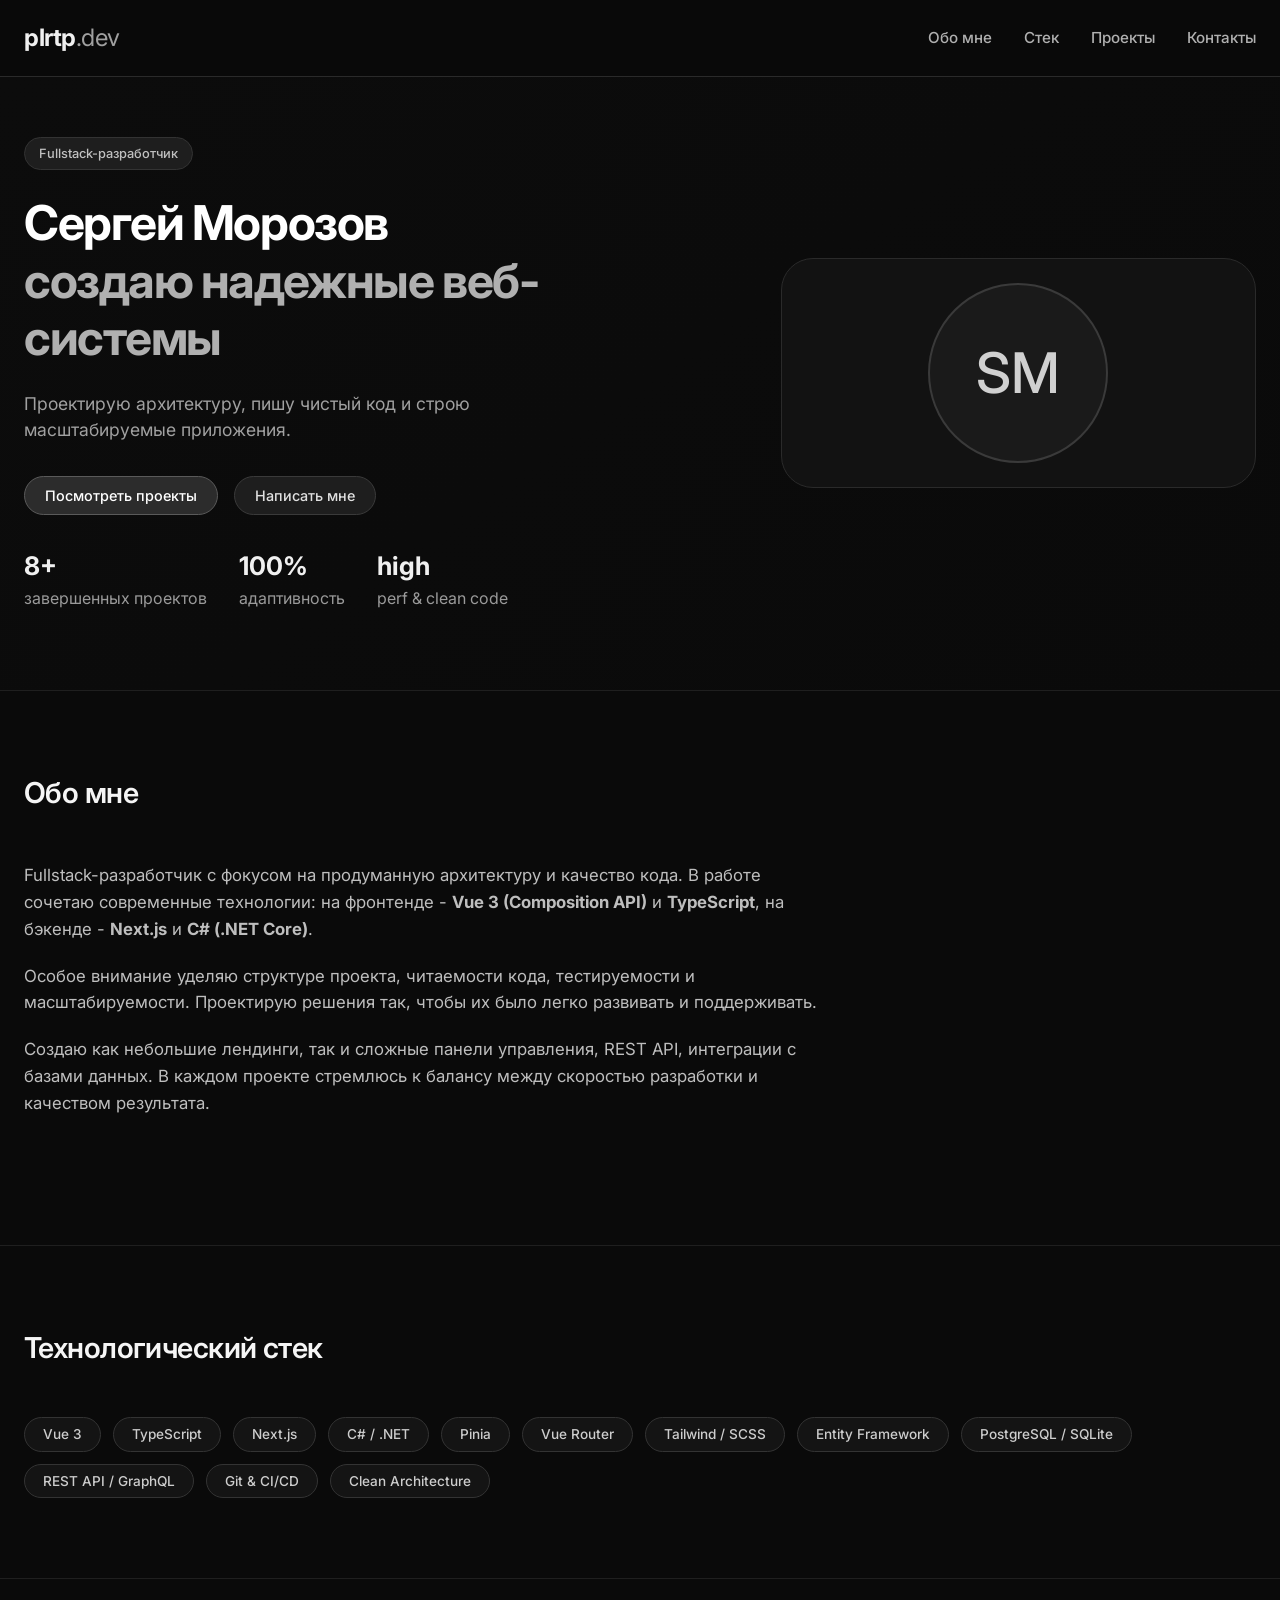
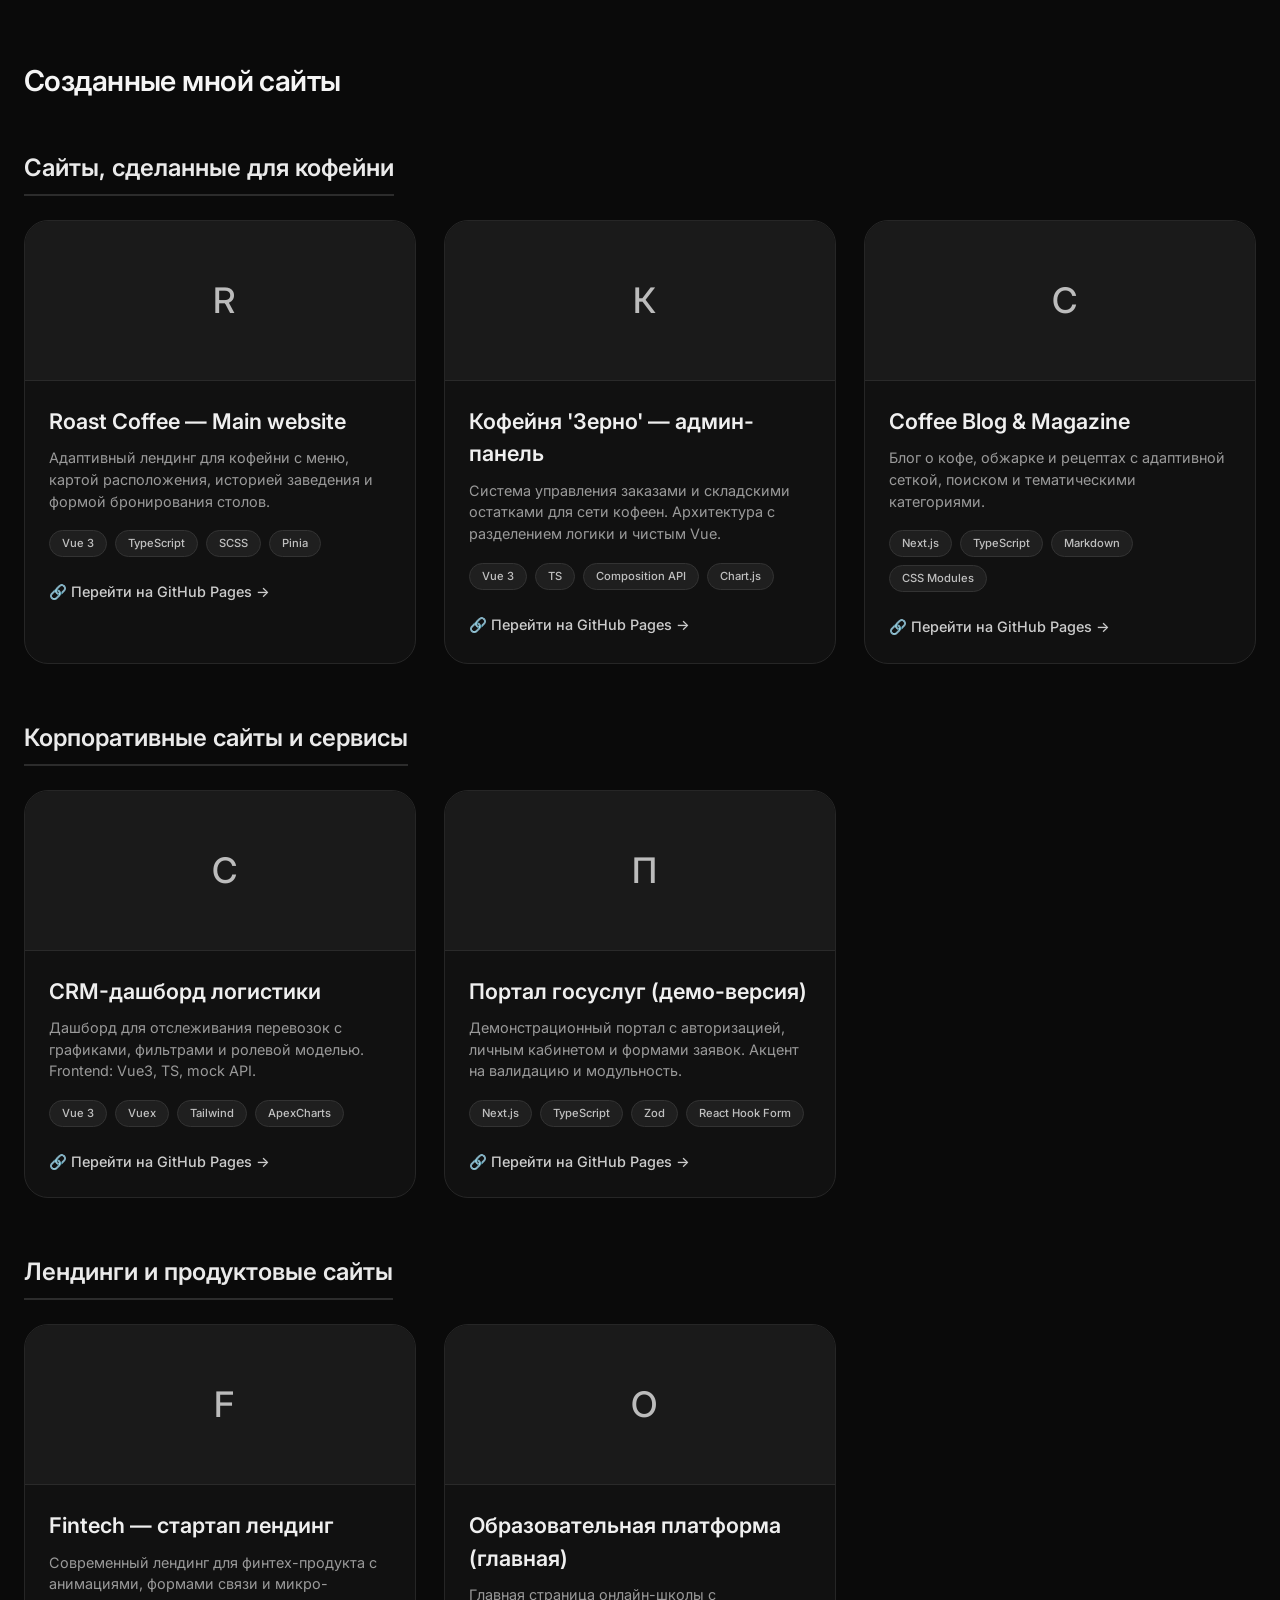
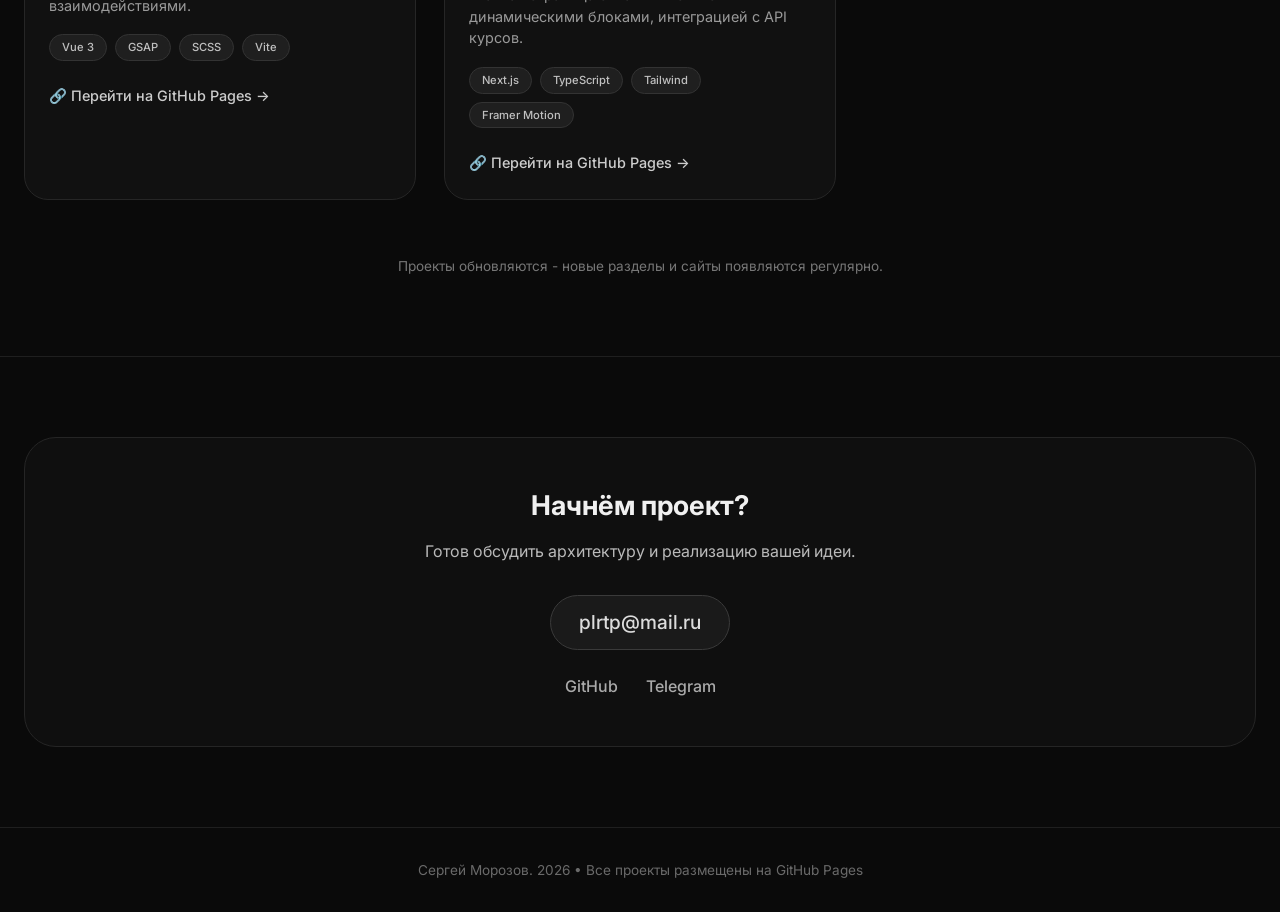
==== index.html @ 164e8e5e "[INIT]" ====
<!DOCTYPE html>
<html lang="ru">
<head>
  <meta charset="UTF-8">
  <meta name="viewport" content="width=device-width, initial-scale=1.0, viewport-fit=cover">
  <title>Сергей Морозов | Fullstack-портфолио</title>
  <link href="https://fonts.googleapis.com/css2?family=Inter:opsz,wght@14..32,300;14..32,400;14..32,500;14..32,600;14..32,700;14..32,800&display=swap" rel="stylesheet">
  <link rel="stylesheet" href="style.css">
  <script src="script.js" defer></script>
</head>

<body>

  <nav class="navbar">
    <div class="container nav-flex">
      <div class="logo">plrtp<span>.dev</span></div>
      <div class="nav-links">
        <a href="#about">Обо мне</a>
        <a href="#stack">Стек</a>
        <a href="#projects">Проекты</a>
        <a href="#contact">Контакты</a>
      </div>
    </div>
  </nav>

  <main>

    <section class="hero">
      <div class="container hero-grid">
        <div class="hero-content">
          <div class="hero-badge">Fullstack-разработчик</div>
          <h1>Сергей Морозов<br><span class="accent-text">создаю надежные веб-системы</span></h1>
          <p class="hero-desc">Проектирую архитектуру, пишу чистый код и строю масштабируемые приложения.</p>
          <div>
            <a href="#projects" class="btn btn-primary" style="margin-right: 12px;">Посмотреть проекты</a>
            <a href="#contact" class="btn btn-outline">Написать мне</a>
          </div>
          <div class="hero-stats">
            <div class="stat-item"><div class="stat-number">8+</div><div style="color:#9a9a9a;">завершенных проектов</div></div>
            <div class="stat-item"><div class="stat-number">100%</div><div style="color:#9a9a9a;">адаптивность</div></div>
            <div class="stat-item"><div class="stat-number">high</div><div style="color:#9a9a9a;">perf & clean code</div></div>
          </div>
        </div>
        <div class="hero-avatar">
          <div class="avatar-placeholder">SM</div>
        </div>
      </div>
    </section>

    <section id="about">
      <div class="container">
        <h2 class="section-title">Обо мне</h2>
        <div class="about-text">
          <p>Fullstack-разработчик с фокусом на продуманную архитектуру и качество кода. В работе сочетаю современные технологии: на фронтенде - <strong>Vue 3 (Composition API)</strong> и <strong>TypeScript</strong>, на бэкенде - <strong>Next.js</strong> и <strong>C# (.NET Core)</strong>.</p>
          <p>Особое внимание уделяю структуре проекта, читаемости кода, тестируемости и масштабируемости. Проектирую решения так, чтобы их было легко развивать и поддерживать.</p>
          <p>Создаю как небольшие лендинги, так и сложные панели управления, REST API, интеграции с базами данных. В каждом проекте стремлюсь к балансу между скоростью разработки и качеством результата.</p>
        </div>
      </div>
    </section>

    <section id="stack">
      <div class="container">
        <h2 class="section-title">Технологический стек</h2>
        <div class="skills-grid">
          <span class="skill-tag">Vue 3</span>
          <span class="skill-tag">TypeScript</span>
          <span class="skill-tag">Next.js</span>
          <span class="skill-tag">C# / .NET</span>
          <span class="skill-tag">Pinia</span>
          <span class="skill-tag">Vue Router</span>
          <span class="skill-tag">Tailwind / SCSS</span>
          <span class="skill-tag">Entity Framework</span>
          <span class="skill-tag">PostgreSQL / SQLite</span>
          <span class="skill-tag">REST API / GraphQL</span>
          <span class="skill-tag">Git & CI/CD</span>
          <span class="skill-tag">Clean Architecture</span>
        </div>
      </div>
    </section>

    <section id="projects">
      <div class="container">
        <h2 class="section-title">Созданные мной сайты</h2>
        <div id="projectsContainer">
          <!-- категории и проекты будут добавлены через JS -->
        </div>
        <div style="margin-top: 24px; text-align: center; color: #777; font-size: 0.85rem;" id="noticeText">
          Проекты обновляются - новые разделы и сайты появляются регулярно.
        </div>
      </div>
    </section>

    <section id="contact">
      <div class="container">
        <div class="contact-block">
          <h3>Начнём проект?</h3>
          <p style="opacity: 0.8; margin-bottom: 8px;">Готов обсудить архитектуру и реализацию вашей идеи.</p>
          <div class="contact-email">plrtp@mail.ru</div>
          <div class="social-icons">
            <a href="https://github.com/plrtp68217" target="_blank">GitHub</a>
            <a href="https://t.me/poleartop" target="_blank">Telegram</a>
          </div>
        </div>
      </div>
    </section>

  </main>

  <footer>
    <div class="container">
      <p>Сергей Морозов. 2026 • Все проекты размещены на GitHub Pages</p>
    </div>
  </footer>

</body>

</html>
---- style.css ----
* {
  margin: 0;
  padding: 0;
  box-sizing: border-box;
}

body {
  font-family: "Inter", sans-serif;
  background: #0a0a0a;
  color: #e5e5e5;
  line-height: 1.5;
  scroll-behavior: smooth;
}

.container {
  max-width: 1280px;
  margin: 0 auto;
  padding: 0 24px;
}

/* navigation */
.navbar {
  padding: 20px 0;
  border-bottom: 1px solid #2a2a2a;
  background: rgba(10, 10, 10, 0.95);
  backdrop-filter: blur(12px);
  position: sticky;
  top: 0;
  z-index: 100;
}

.nav-flex {
  display: flex;
  justify-content: space-between;
  align-items: center;
  flex-wrap: wrap;
  gap: 16px;
}

.logo {
  font-weight: 700;
  font-size: 1.5rem;
  letter-spacing: -0.02em;
  color: #f0f0f0;
}

.logo span {
  color: #a0a0a0;
  font-weight: 400;
}

.nav-links {
  display: flex;
  gap: 32px;
}

.nav-links a {
  text-decoration: none;
  font-weight: 500;
  color: #b0b0b0;
  transition: color 0.2s;
  font-size: 0.95rem;
}

.nav-links a:hover {
  color: #ffffff;
}

.btn {
  display: inline-flex;
  align-items: center;
  gap: 8px;
  background: #1e1e1e;
  border: 1px solid #3a3a3a;
  padding: 8px 20px;
  border-radius: 40px;
  font-weight: 500;
  text-decoration: none;
  color: #e0e0e0;
  transition: all 0.2s;
  font-size: 0.9rem;
}

.btn-primary {
  background: #2c2c2c;
  border-color: #5a5a5a;
  color: white;
}

.btn-primary:hover {
  background: #3a3a3a;
  transform: translateY(-2px);
}

.btn-outline:hover {
  background: #2a2a2a;
  border-color: #7a7a7a;
}

/* sections */
section {
  padding: 80px 0;
  border-bottom: 1px solid #1f1f1f;
}

.section-title {
  font-size: 1.8rem;
  font-weight: 600;
  letter-spacing: -0.02em;
  margin-bottom: 48px;
  color: #f5f5f5;
}

/* hero */
.hero {
  padding: 60px 0 80px;
  background: linear-gradient(145deg, #0c0c0c 0%, #0a0a0a 100%);
}

.hero-grid {
  display: flex;
  flex-wrap: wrap;
  justify-content: space-between;
  align-items: center;
  gap: 48px;
}

.hero-content {
  flex: 1;
}

.hero-badge {
  background: #1e1e1e;
  color: #c0c0c0;
  padding: 6px 14px;
  border-radius: 30px;
  font-size: 0.8rem;
  font-weight: 500;
  display: inline-block;
  margin-bottom: 24px;
  border: 1px solid #333;
}

.hero-content h1 {
  font-size: 3rem;
  font-weight: 700;
  line-height: 1.2;
  letter-spacing: -0.03em;
  margin-bottom: 24px;
  color: #ffffff;
}

.accent-text {
  color: #b0b0b0;
}

.hero-desc {
  font-size: 1.1rem;
  color: #a0a0a0;
  max-width: 550px;
  margin-bottom: 32px;
}

.hero-stats {
  display: flex;
  gap: 32px;
  margin-top: 32px;
}

.stat-item {
  text-align: left;
}

.stat-number {
  font-weight: 700;
  font-size: 1.6rem;
  color: #f0f0f0;
}

.hero-avatar {
  flex: 0.6;
  background: #121212;
  border-radius: 32px;
  padding: 24px;
  text-align: center;
  border: 1px solid #2a2a2a;
}

.avatar-placeholder {
  background: #1a1a1a;
  width: 180px;
  height: 180px;
  margin: 0 auto;
  border-radius: 50%;
  display: flex;
  align-items: center;
  justify-content: center;
  font-size: 3.5rem;
  font-weight: 500;
  color: #d0d0d0;
  border: 2px solid #3a3a3a;
}

/* about text */
.about-text {
  max-width: 800px;
  margin-bottom: 48px;
}

.about-text p {
  font-size: 1.05rem;
  margin-bottom: 20px;
  color: #bebebe;
  line-height: 1.6;
}

/* стек технологий */
.skills-grid {
  display: flex;
  flex-wrap: wrap;
  gap: 12px;
  margin-top: 20px;
}

.skill-tag {
  background: #141414;
  border: 1px solid #333;
  padding: 6px 18px;
  border-radius: 32px;
  font-weight: 500;
  font-size: 0.85rem;
  color: #cdcdcd;
  transition: all 0.2s;
}

.skill-tag:hover {
  border-color: #666;
  background: #1e1e1e;
}

/* категории проектов */
.projects-category {
  margin-bottom: 56px;
}

.category-title {
  font-size: 1.5rem;
  font-weight: 600;
  margin-bottom: 24px;
  padding-bottom: 8px;
  border-bottom: 2px solid #2c2c2c;
  display: inline-block;
  color: #eaeaea;
}

.projects-grid {
  display: grid;
  grid-template-columns: repeat(auto-fill, minmax(320px, 1fr));
  gap: 28px;
}

.project-card {
  background: #111111;
  border-radius: 24px;
  overflow: hidden;
  transition: all 0.25s ease;
  border: 1px solid #262626;
}

.project-card:hover {
  transform: translateY(-4px);
  border-color: #4a4a4a;
  box-shadow: 0 20px 30px -15px rgba(0, 0, 0, 0.5);
}

.project-img {
  background: #1a1a1a;
  height: 160px;
  display: flex;
  align-items: center;
  justify-content: center;
  font-size: 2.2rem;
  font-weight: 500;
  color: #bcbcbc;
  border-bottom: 1px solid #2a2a2a;
}

.project-info {
  padding: 24px;
}

.project-title {
  font-size: 1.35rem;
  font-weight: 600;
  margin-bottom: 10px;
  color: #efefef;
}

.project-desc {
  color: #9a9a9a;
  margin-bottom: 18px;
  font-size: 0.9rem;
  line-height: 1.5;
}

.project-tech {
  display: flex;
  flex-wrap: wrap;
  gap: 8px;
  margin-bottom: 22px;
}

.tech-badge {
  background: #1f1f1f;
  padding: 4px 12px;
  border-radius: 20px;
  font-size: 0.7rem;
  font-weight: 500;
  color: #c0c0c0;
  border: 1px solid #333;
}

.project-link {
  display: inline-flex;
  align-items: center;
  gap: 8px;
  font-weight: 500;
  text-decoration: none;
  color: #cccccc;
  font-size: 0.9rem;
  transition: 0.2s;
  border-bottom: 1px solid transparent;
}

.project-link:hover {
  color: white;
  gap: 12px;
  border-bottom-color: #aaa;
}

/* contact section */
.contact-block {
  background: #0f0f0f;
  border-radius: 32px;
  padding: 48px 40px;
  text-align: center;
  border: 1px solid #252525;
}

.contact-block h3 {
  font-size: 1.7rem;
  margin-bottom: 12px;
  color: #f0f0f0;
}

.contact-email {
  font-size: 1.2rem;
  background: #1a1a1a;
  display: inline-block;
  padding: 12px 28px;
  border-radius: 60px;
  margin: 24px 0;
  font-weight: 500;
  color: #ddd;
  border: 1px solid #3a3a3a;
}

.social-icons {
  display: flex;
  justify-content: center;
  gap: 28px;
}

.social-icons a {
  color: #aaaaaa;
  text-decoration: none;
  font-weight: 500;
  transition: color 0.2s;
}

.social-icons a:hover {
  color: white;
}

footer {
  text-align: center;
  padding: 32px 0;
  color: #6a6a6a;
  font-size: 0.85rem;
}

@media (max-width: 768px) {
  .hero-grid {
    flex-direction: column-reverse;
    text-align: center;
  }
  .hero-content h1 {
    font-size: 2.2rem;
  }
  .hero-desc {
    margin-left: auto;
    margin-right: auto;
  }
  .hero-stats {
    justify-content: center;
  }
  .section-title {
    text-align: center;
  }
  .navbar .nav-flex {
    flex-direction: column;
  }
  .category-title {
    font-size: 1.3rem;
  }
}
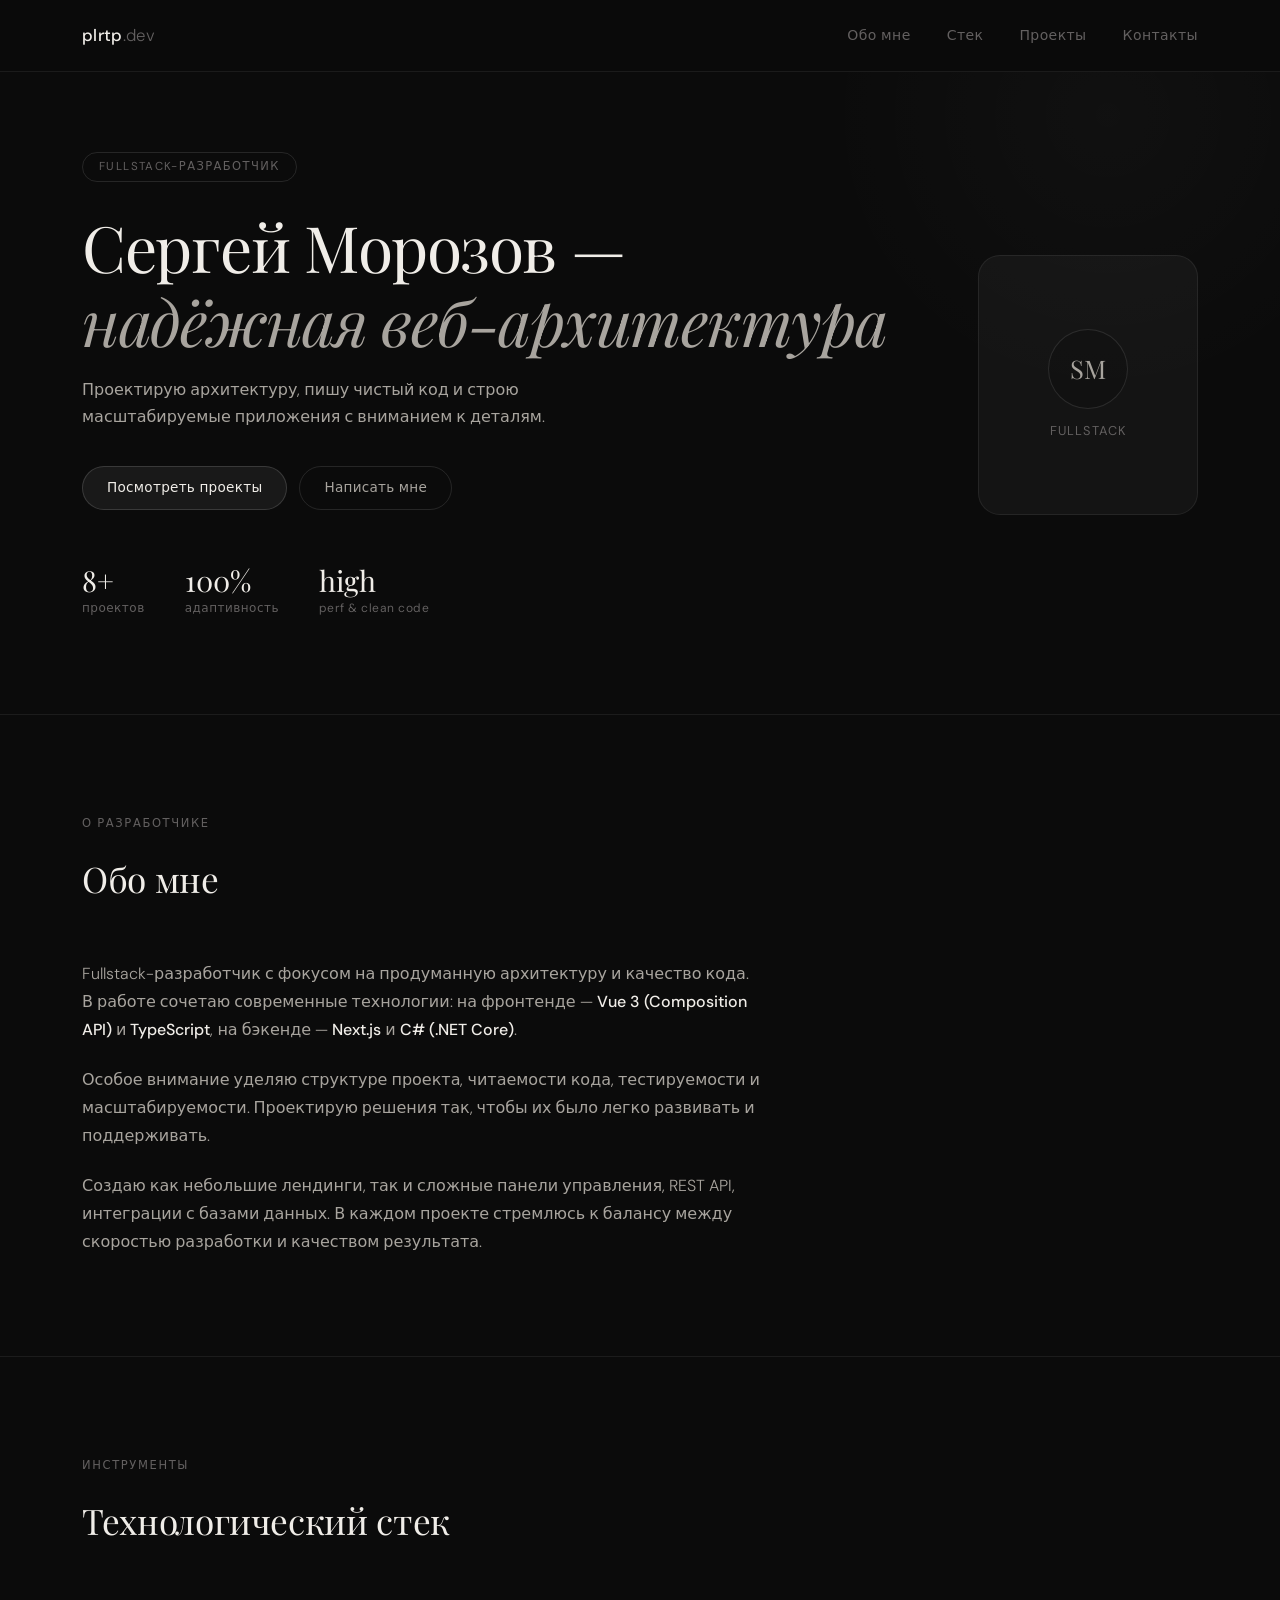
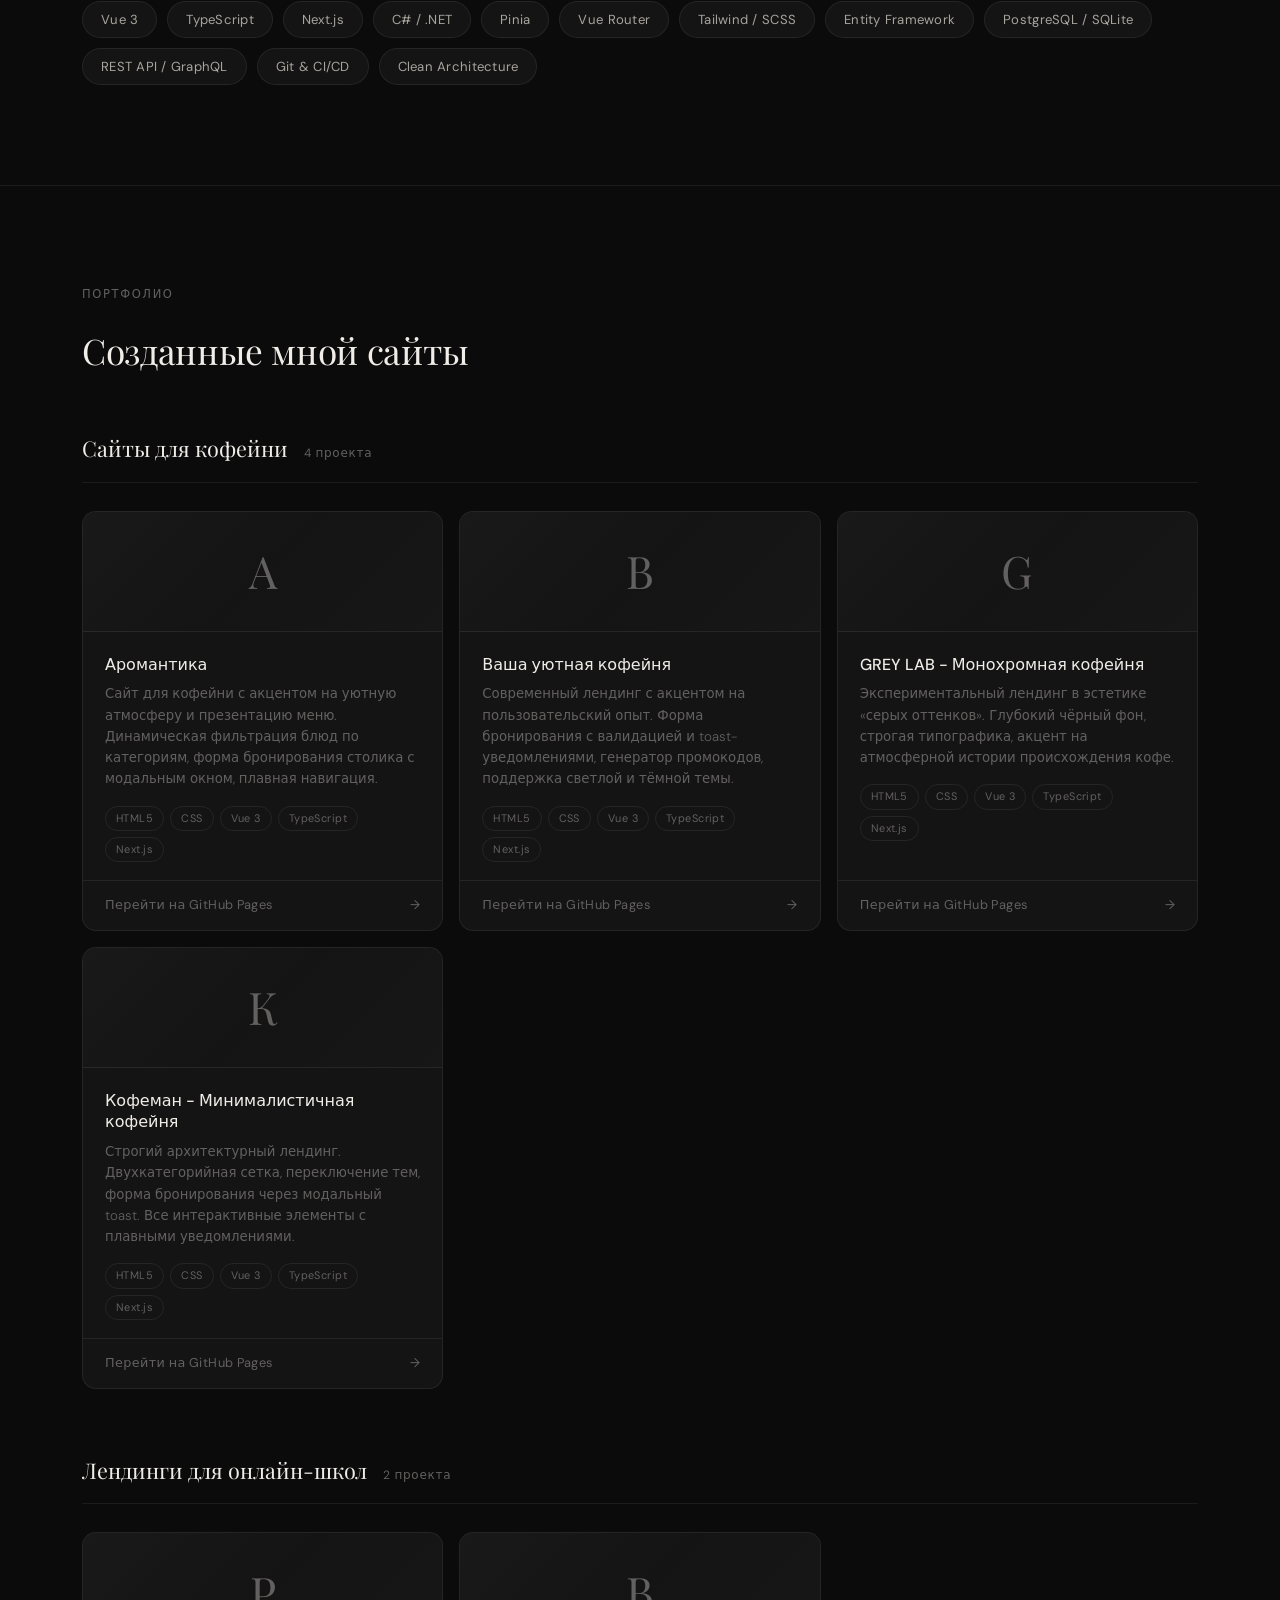
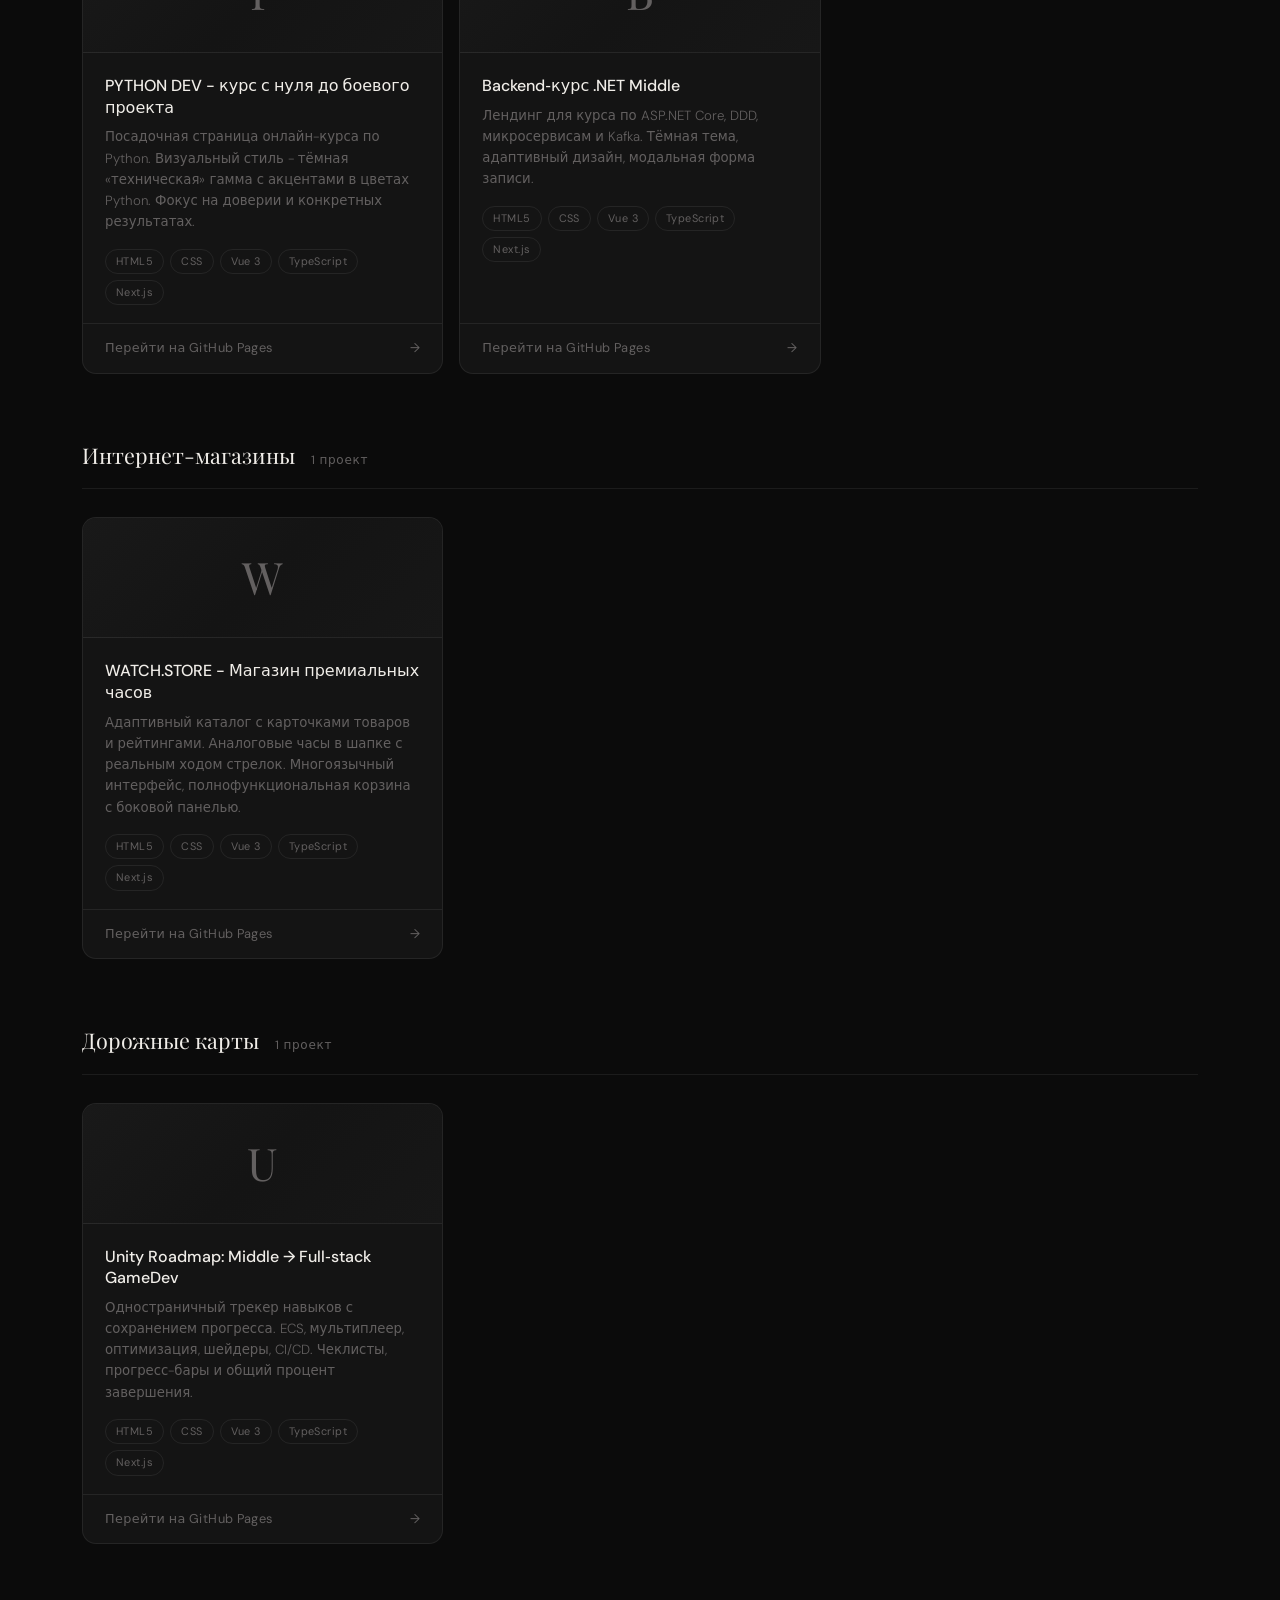
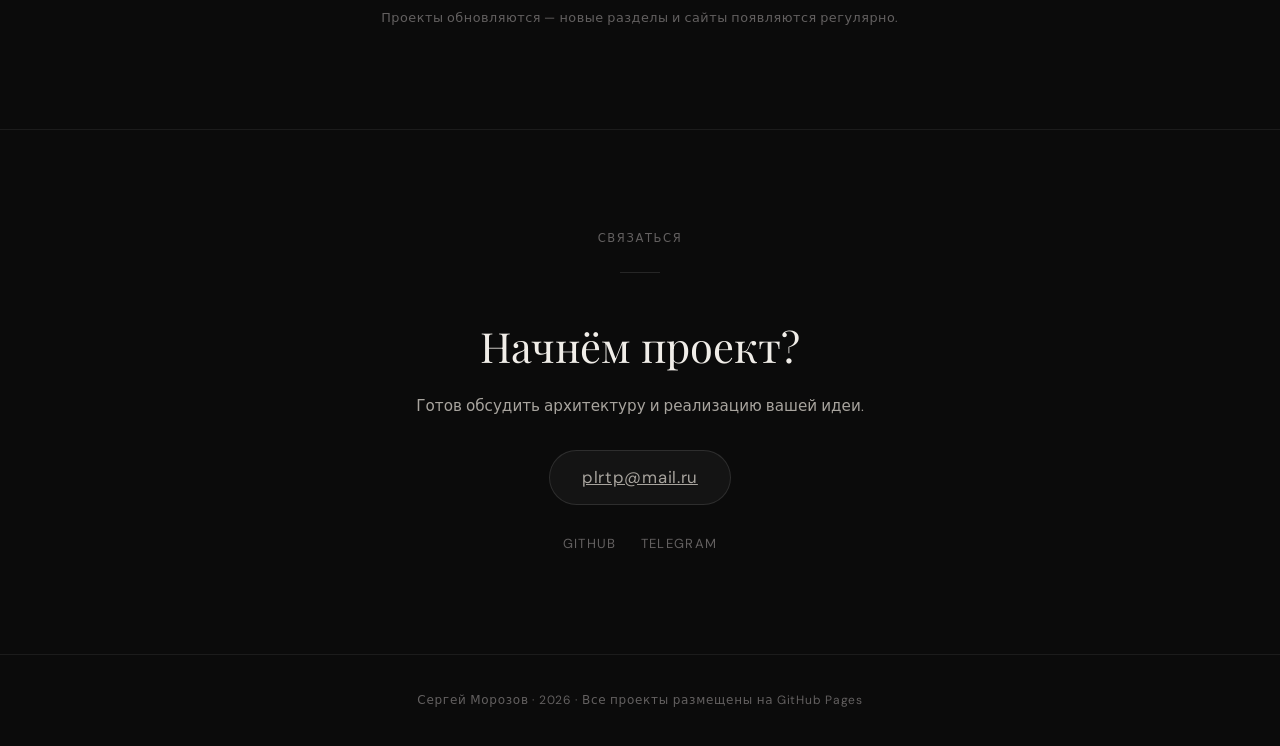
==== commit 411a1b80: "[UPDATE] 	- Изменения из indexNEW перенесены в index" ====
--- a/index.html
+++ b/index.html
@@ -4,7 +4,7 @@
   <meta charset="UTF-8">
   <meta name="viewport" content="width=device-width, initial-scale=1.0, viewport-fit=cover">
   <title>Сергей Морозов | Fullstack-портфолио</title>
-  <link href="https://fonts.googleapis.com/css2?family=Inter:opsz,wght@14..32,300;14..32,400;14..32,500;14..32,600;14..32,700;14..32,800&display=swap" rel="stylesheet">
+  <link href="https://fonts.googleapis.com/css2?family=DM+Sans:ital,opsz,wght@0,9..40,300;0,9..40,400;0,9..40,500;1,9..40,300&family=Playfair+Display:wght@400;500&display=swap" rel="stylesheet">
   <link rel="stylesheet" href="style.css">
   <script src="script.js" defer></script>
 </head>
@@ -29,29 +29,40 @@
       <div class="container hero-grid">
         <div class="hero-content">
           <div class="hero-badge">Fullstack-разработчик</div>
-          <h1>Сергей Морозов<br><span class="accent-text">создаю надежные веб-системы</span></h1>
-          <p class="hero-desc">Проектирую архитектуру, пишу чистый код и строю масштабируемые приложения.</p>
-          <div>
-            <a href="#projects" class="btn btn-primary" style="margin-right: 12px;">Посмотреть проекты</a>
-            <a href="#contact" class="btn btn-outline">Написать мне</a>
+          <h1>Сергей Морозов —<br><em>надёжная веб-архитектура</em></h1>
+          <p class="hero-desc">Проектирую архитектуру, пишу чистый код и строю масштабируемые приложения с вниманием к деталям.</p>
+          <div class="hero-cta">
+            <a href="#projects" class="btn btn-primary">Посмотреть проекты</a>
+            <a href="#contact" class="btn">Написать мне</a>
           </div>
           <div class="hero-stats">
-            <div class="stat-item"><div class="stat-number">8+</div><div style="color:#9a9a9a;">завершенных проектов</div></div>
-            <div class="stat-item"><div class="stat-number">100%</div><div style="color:#9a9a9a;">адаптивность</div></div>
-            <div class="stat-item"><div class="stat-number">high</div><div style="color:#9a9a9a;">perf & clean code</div></div>
+            <div class="stat-item">
+              <div class="stat-number">8+</div>
+              <div class="stat-label">проектов</div>
+            </div>
+            <div class="stat-item">
+              <div class="stat-number">100%</div>
+              <div class="stat-label">адаптивность</div>
+            </div>
+            <div class="stat-item">
+              <div class="stat-number">high</div>
+              <div class="stat-label">perf &amp; clean code</div>
+            </div>
           </div>
         </div>
         <div class="hero-avatar">
-          <div class="avatar-placeholder">SM</div>
+          <div class="avatar-initials">SM</div>
+          <div class="avatar-name">Fullstack</div>
         </div>
       </div>
     </section>
 
     <section id="about">
       <div class="container">
+        <div class="section-eyebrow">О разработчике</div>
         <h2 class="section-title">Обо мне</h2>
         <div class="about-text">
-          <p>Fullstack-разработчик с фокусом на продуманную архитектуру и качество кода. В работе сочетаю современные технологии: на фронтенде - <strong>Vue 3 (Composition API)</strong> и <strong>TypeScript</strong>, на бэкенде - <strong>Next.js</strong> и <strong>C# (.NET Core)</strong>.</p>
+          <p>Fullstack-разработчик с фокусом на продуманную архитектуру и качество кода. В работе сочетаю современные технологии: на фронтенде — <strong>Vue 3 (Composition API)</strong> и <strong>TypeScript</strong>, на бэкенде — <strong>Next.js</strong> и <strong>C# (.NET Core)</strong>.</p>
           <p>Особое внимание уделяю структуре проекта, читаемости кода, тестируемости и масштабируемости. Проектирую решения так, чтобы их было легко развивать и поддерживать.</p>
           <p>Создаю как небольшие лендинги, так и сложные панели управления, REST API, интеграции с базами данных. В каждом проекте стремлюсь к балансу между скоростью разработки и качеством результата.</p>
         </div>
@@ -60,6 +71,7 @@
 
     <section id="stack">
       <div class="container">
+        <div class="section-eyebrow">Инструменты</div>
         <h2 class="section-title">Технологический стек</h2>
         <div class="skills-grid">
           <span class="skill-tag">Vue 3</span>
@@ -72,7 +84,7 @@
           <span class="skill-tag">Entity Framework</span>
           <span class="skill-tag">PostgreSQL / SQLite</span>
           <span class="skill-tag">REST API / GraphQL</span>
-          <span class="skill-tag">Git & CI/CD</span>
+          <span class="skill-tag">Git &amp; CI/CD</span>
           <span class="skill-tag">Clean Architecture</span>
         </div>
       </div>
@@ -80,22 +92,21 @@
 
     <section id="projects">
       <div class="container">
+        <div class="section-eyebrow">Портфолио</div>
         <h2 class="section-title">Созданные мной сайты</h2>
-        <div id="projectsContainer">
-          <!-- категории и проекты будут добавлены через JS -->
-        </div>
-        <div style="margin-top: 24px; text-align: center; color: #777; font-size: 0.85rem;" id="noticeText">
-          Проекты обновляются - новые разделы и сайты появляются регулярно.
-        </div>
+        <div id="projectsContainer"></div>
+        <p class="projects-notice" id="noticeText">Проекты обновляются — новые разделы и сайты появляются регулярно.</p>
       </div>
     </section>
 
     <section id="contact">
       <div class="container">
         <div class="contact-block">
+          <div class="section-eyebrow" style="margin-bottom: 24px;">Связаться</div>
+          <div class="divider"></div>
           <h3>Начнём проект?</h3>
-          <p style="opacity: 0.8; margin-bottom: 8px;">Готов обсудить архитектуру и реализацию вашей идеи.</p>
-          <div class="contact-email">plrtp@mail.ru</div>
+          <p>Готов обсудить архитектуру и реализацию вашей идеи.</p>
+          <a href="mailto:plrtp@mail.ru" class="contact-email">plrtp@mail.ru</a>
           <div class="social-icons">
             <a href="https://github.com/plrtp68217" target="_blank">GitHub</a>
             <a href="https://t.me/poleartop" target="_blank">Telegram</a>
@@ -108,10 +119,9 @@
 
   <footer>
     <div class="container">
-      <p>Сергей Морозов. 2026 • Все проекты размещены на GitHub Pages</p>
+      <p>Сергей Морозов · 2026 · Все проекты размещены на GitHub Pages</p>
     </div>
   </footer>
 
 </body>
-
 </html>
--- a/style.css
+++ b/style.css
@@ -1,416 +1,557 @@
-* {
-  margin: 0;
-  padding: 0;
-  box-sizing: border-box;
-}
-
-body {
-  font-family: "Inter", sans-serif;
-  background: #0a0a0a;
-  color: #e5e5e5;
-  line-height: 1.5;
-  scroll-behavior: smooth;
-}
-
-.container {
-  max-width: 1280px;
-  margin: 0 auto;
-  padding: 0 24px;
-}
-
-/* navigation */
-.navbar {
-  padding: 20px 0;
-  border-bottom: 1px solid #2a2a2a;
-  background: rgba(10, 10, 10, 0.95);
-  backdrop-filter: blur(12px);
-  position: sticky;
-  top: 0;
-  z-index: 100;
-}
-
-.nav-flex {
-  display: flex;
-  justify-content: space-between;
-  align-items: center;
-  flex-wrap: wrap;
-  gap: 16px;
-}
-
-.logo {
-  font-weight: 700;
-  font-size: 1.5rem;
-  letter-spacing: -0.02em;
-  color: #f0f0f0;
-}
-
-.logo span {
-  color: #a0a0a0;
-  font-weight: 400;
-}
-
-.nav-links {
-  display: flex;
-  gap: 32px;
-}
-
-.nav-links a {
-  text-decoration: none;
-  font-weight: 500;
-  color: #b0b0b0;
-  transition: color 0.2s;
-  font-size: 0.95rem;
-}
-
-.nav-links a:hover {
-  color: #ffffff;
-}
-
-.btn {
-  display: inline-flex;
-  align-items: center;
-  gap: 8px;
-  background: #1e1e1e;
-  border: 1px solid #3a3a3a;
-  padding: 8px 20px;
-  border-radius: 40px;
-  font-weight: 500;
-  text-decoration: none;
-  color: #e0e0e0;
-  transition: all 0.2s;
-  font-size: 0.9rem;
-}
-
-.btn-primary {
-  background: #2c2c2c;
-  border-color: #5a5a5a;
-  color: white;
-}
-
-.btn-primary:hover {
-  background: #3a3a3a;
-  transform: translateY(-2px);
-}
-
-.btn-outline:hover {
-  background: #2a2a2a;
-  border-color: #7a7a7a;
-}
-
-/* sections */
-section {
-  padding: 80px 0;
-  border-bottom: 1px solid #1f1f1f;
-}
-
-.section-title {
-  font-size: 1.8rem;
-  font-weight: 600;
-  letter-spacing: -0.02em;
-  margin-bottom: 48px;
-  color: #f5f5f5;
-}
-
-/* hero */
-.hero {
-  padding: 60px 0 80px;
-  background: linear-gradient(145deg, #0c0c0c 0%, #0a0a0a 100%);
-}
-
-.hero-grid {
-  display: flex;
-  flex-wrap: wrap;
-  justify-content: space-between;
-  align-items: center;
-  gap: 48px;
-}
-
-.hero-content {
-  flex: 1;
-}
-
-.hero-badge {
-  background: #1e1e1e;
-  color: #c0c0c0;
-  padding: 6px 14px;
-  border-radius: 30px;
-  font-size: 0.8rem;
-  font-weight: 500;
-  display: inline-block;
-  margin-bottom: 24px;
-  border: 1px solid #333;
-}
-
-.hero-content h1 {
-  font-size: 3rem;
-  font-weight: 700;
-  line-height: 1.2;
-  letter-spacing: -0.03em;
-  margin-bottom: 24px;
-  color: #ffffff;
-}
-
-.accent-text {
-  color: #b0b0b0;
-}
-
-.hero-desc {
-  font-size: 1.1rem;
-  color: #a0a0a0;
-  max-width: 550px;
-  margin-bottom: 32px;
-}
-
-.hero-stats {
-  display: flex;
-  gap: 32px;
-  margin-top: 32px;
-}
-
-.stat-item {
-  text-align: left;
-}
-
-.stat-number {
-  font-weight: 700;
-  font-size: 1.6rem;
-  color: #f0f0f0;
-}
-
-.hero-avatar {
-  flex: 0.6;
-  background: #121212;
-  border-radius: 32px;
-  padding: 24px;
-  text-align: center;
-  border: 1px solid #2a2a2a;
-}
-
-.avatar-placeholder {
-  background: #1a1a1a;
-  width: 180px;
-  height: 180px;
-  margin: 0 auto;
-  border-radius: 50%;
-  display: flex;
-  align-items: center;
-  justify-content: center;
-  font-size: 3.5rem;
-  font-weight: 500;
-  color: #d0d0d0;
-  border: 2px solid #3a3a3a;
-}
-
-/* about text */
-.about-text {
-  max-width: 800px;
-  margin-bottom: 48px;
-}
-
-.about-text p {
-  font-size: 1.05rem;
-  margin-bottom: 20px;
-  color: #bebebe;
-  line-height: 1.6;
-}
-
-/* стек технологий */
-.skills-grid {
-  display: flex;
-  flex-wrap: wrap;
-  gap: 12px;
-  margin-top: 20px;
-}
-
-.skill-tag {
-  background: #141414;
-  border: 1px solid #333;
-  padding: 6px 18px;
-  border-radius: 32px;
-  font-weight: 500;
-  font-size: 0.85rem;
-  color: #cdcdcd;
-  transition: all 0.2s;
-}
-
-.skill-tag:hover {
-  border-color: #666;
-  background: #1e1e1e;
-}
-
-/* категории проектов */
-.projects-category {
-  margin-bottom: 56px;
-}
-
-.category-title {
-  font-size: 1.5rem;
-  font-weight: 600;
-  margin-bottom: 24px;
-  padding-bottom: 8px;
-  border-bottom: 2px solid #2c2c2c;
-  display: inline-block;
-  color: #eaeaea;
-}
-
-.projects-grid {
-  display: grid;
-  grid-template-columns: repeat(auto-fill, minmax(320px, 1fr));
-  gap: 28px;
-}
-
-.project-card {
-  background: #111111;
-  border-radius: 24px;
-  overflow: hidden;
-  transition: all 0.25s ease;
-  border: 1px solid #262626;
-}
-
-.project-card:hover {
-  transform: translateY(-4px);
-  border-color: #4a4a4a;
-  box-shadow: 0 20px 30px -15px rgba(0, 0, 0, 0.5);
-}
-
-.project-img {
-  background: #1a1a1a;
-  height: 160px;
-  display: flex;
-  align-items: center;
-  justify-content: center;
-  font-size: 2.2rem;
-  font-weight: 500;
-  color: #bcbcbc;
-  border-bottom: 1px solid #2a2a2a;
-}
-
-.project-info {
-  padding: 24px;
-}
-
-.project-title {
-  font-size: 1.35rem;
-  font-weight: 600;
-  margin-bottom: 10px;
-  color: #efefef;
-}
-
-.project-desc {
-  color: #9a9a9a;
-  margin-bottom: 18px;
-  font-size: 0.9rem;
-  line-height: 1.5;
-}
-
-.project-tech {
-  display: flex;
-  flex-wrap: wrap;
-  gap: 8px;
-  margin-bottom: 22px;
-}
-
-.tech-badge {
-  background: #1f1f1f;
-  padding: 4px 12px;
-  border-radius: 20px;
-  font-size: 0.7rem;
-  font-weight: 500;
-  color: #c0c0c0;
-  border: 1px solid #333;
-}
-
-.project-link {
-  display: inline-flex;
-  align-items: center;
-  gap: 8px;
-  font-weight: 500;
-  text-decoration: none;
-  color: #cccccc;
-  font-size: 0.9rem;
-  transition: 0.2s;
-  border-bottom: 1px solid transparent;
-}
-
-.project-link:hover {
-  color: white;
-  gap: 12px;
-  border-bottom-color: #aaa;
-}
-
-/* contact section */
-.contact-block {
-  background: #0f0f0f;
-  border-radius: 32px;
-  padding: 48px 40px;
-  text-align: center;
-  border: 1px solid #252525;
-}
-
-.contact-block h3 {
-  font-size: 1.7rem;
-  margin-bottom: 12px;
-  color: #f0f0f0;
-}
-
-.contact-email {
-  font-size: 1.2rem;
-  background: #1a1a1a;
-  display: inline-block;
-  padding: 12px 28px;
-  border-radius: 60px;
-  margin: 24px 0;
-  font-weight: 500;
-  color: #ddd;
-  border: 1px solid #3a3a3a;
-}
-
-.social-icons {
-  display: flex;
-  justify-content: center;
-  gap: 28px;
-}
-
-.social-icons a {
-  color: #aaaaaa;
-  text-decoration: none;
-  font-weight: 500;
-  transition: color 0.2s;
-}
-
-.social-icons a:hover {
-  color: white;
-}
-
-footer {
-  text-align: center;
-  padding: 32px 0;
-  color: #6a6a6a;
-  font-size: 0.85rem;
-}
-
-@media (max-width: 768px) {
-  .hero-grid {
-    flex-direction: column-reverse;
-    text-align: center;
-  }
-  .hero-content h1 {
-    font-size: 2.2rem;
-  }
-  .hero-desc {
-    margin-left: auto;
-    margin-right: auto;
-  }
-  .hero-stats {
-    justify-content: center;
-  }
-  .section-title {
-    text-align: center;
-  }
-  .navbar .nav-flex {
-    flex-direction: column;
-  }
-  .category-title {
-    font-size: 1.3rem;
-  }
-}+:root {
+      --bg:        #0b0b0b;
+      --bg-raised: #111111;
+      --bg-card:   #141414;
+      --border:    rgba(255,255,255,0.07);
+      --border-md: rgba(255,255,255,0.11);
+      --text-1:    #f0ede8;
+      --text-2:    #a8a49e;
+      --text-3:    #636060;
+      --accent:    #c8c3bc;
+      --serif:     'Playfair Display', Georgia, serif;
+      --sans:      'DM Sans', system-ui, sans-serif;
+      --radius-sm: 8px;
+      --radius-md: 14px;
+      --radius-lg: 22px;
+      --transition: 0.24s cubic-bezier(0.25, 0.46, 0.45, 0.94);
+    }
+
+    *, *::before, *::after { box-sizing: border-box; margin: 0; padding: 0; }
+
+    html { scroll-behavior: smooth; }
+
+    body {
+      color: var(--text-1);
+      font-family: var(--sans);
+      line-height: 1.6;
+      background: var(--bg);
+      -webkit-font-smoothing: antialiased;
+    }
+
+    /* ── Layout ── */
+    .container {
+      max-width: 1180px;
+      margin: 0 auto;
+      padding: 0 32px;
+    }
+
+    @media (max-width: 768px) {
+      .container { padding: 0 20px; }
+    }
+
+    /* ── Nav ── */
+    .navbar {
+      position: sticky;
+      top: 0;
+      z-index: 100;
+      border-bottom: 1px solid var(--border);
+      padding: 22px 0;
+      background: rgba(11,11,11,0.92);
+      backdrop-filter: blur(16px);
+      -webkit-backdrop-filter: blur(16px);
+    }
+
+    .nav-flex {
+      display: flex;
+      justify-content: space-between;
+      align-items: center;
+    }
+
+    .logo {
+      color: var(--text-1);
+      font-family: var(--sans);
+      font-weight: 500;
+      font-size: 1.05rem;
+      letter-spacing: 0.02em;
+    }
+
+    .logo span { color: var(--text-3); font-weight: 300; }
+
+    .nav-links {
+      display: flex;
+      gap: 36px;
+    }
+
+    .nav-links a {
+      color: var(--text-3);
+      font-weight: 400;
+      font-size: 0.875rem;
+      letter-spacing: 0.03em;
+      text-decoration: none;
+      transition: color var(--transition);
+    }
+
+    .nav-links a:hover { color: var(--text-1); }
+
+    @media (max-width: 768px) {
+      .nav-links { gap: 20px; }
+      .nav-links a { font-size: 0.82rem; }
+    }
+
+    /* ── Sections ── */
+    section {
+      border-bottom: 1px solid var(--border);
+      padding: 100px 0;
+    }
+
+    .section-eyebrow {
+      margin-bottom: 18px;
+      color: var(--text-3);
+      font-weight: 400;
+      font-size: 0.72rem;
+      letter-spacing: 0.14em;
+      text-transform: uppercase;
+    }
+
+    .section-title {
+      margin-bottom: 52px;
+      color: var(--text-1);
+      font-family: var(--serif);
+      font-weight: 400;
+      font-size: clamp(1.75rem, 3.5vw, 2.2rem);
+      letter-spacing: -0.01em;
+    }
+
+    /* ── Hero ── */
+    .hero {
+      position: relative;
+      padding: 80px 0 96px;
+      overflow: hidden;
+      background: var(--bg);
+    }
+
+    .hero::before {
+      content: '';
+      position: absolute;
+      top: -40%;
+      right: -10%;
+      width: 600px;
+      height: 600px;
+      border-radius: 50%;
+      background: radial-gradient(ellipse, rgba(255,255,255,0.022) 0%, transparent 68%);
+      pointer-events: none;
+    }
+
+    .hero-grid {
+      display: grid;
+      grid-template-columns: 1fr auto;
+      align-items: center;
+      gap: 64px;
+    }
+
+    .hero-badge {
+      display: inline-block;
+      margin-bottom: 28px;
+      border: 1px solid var(--border-md);
+      border-radius: 40px;
+      padding: 5px 16px;
+      color: var(--text-3);
+      font-size: 0.72rem;
+      letter-spacing: 0.12em;
+      text-transform: uppercase;
+    }
+
+    .hero-content h1 {
+      margin-bottom: 20px;
+      color: var(--text-1);
+      font-family: var(--serif);
+      font-weight: 400;
+      font-size: clamp(2.6rem, 5.5vw, 4rem);
+      line-height: 1.15;
+      letter-spacing: -0.02em;
+    }
+
+    .hero-content h1 em {
+      color: var(--text-2);
+      font-style: italic;
+    }
+
+    .hero-desc {
+      max-width: 480px;
+      margin-bottom: 36px;
+      color: var(--text-2);
+      font-weight: 300;
+      font-size: 1rem;
+      line-height: 1.65;
+    }
+
+    .hero-cta {
+      display: flex;
+      flex-wrap: wrap;
+      gap: 12px;
+      margin-bottom: 56px;
+    }
+
+    .btn {
+      display: inline-flex;
+      align-items: center;
+      gap: 6px;
+      border: 1px solid var(--border-md);
+      border-radius: 40px;
+      padding: 10px 24px;
+      color: var(--text-2);
+      font-family: var(--sans);
+      font-weight: 400;
+      font-size: 0.85rem;
+      letter-spacing: 0.02em;
+      text-decoration: none;
+      background: transparent;
+      transition: all var(--transition);
+      cursor: pointer;
+    }
+
+    .btn:hover {
+      border-color: rgba(255,255,255,0.22);
+      color: var(--text-1);
+      background: rgba(255,255,255,0.04);
+    }
+
+    .btn-primary {
+      border-color: rgba(255,255,255,0.14);
+      color: var(--text-1);
+      background: rgba(255,255,255,0.06);
+    }
+
+    .btn-primary:hover {
+      border-color: rgba(255,255,255,0.26);
+      background: rgba(255,255,255,0.1);
+    }
+
+    .hero-stats {
+      display: flex;
+      gap: 40px;
+    }
+
+    .stat-item { }
+
+    .stat-number {
+      margin-bottom: 4px;
+      color: var(--text-1);
+      font-family: var(--serif);
+      font-weight: 400;
+      font-size: 1.8rem;
+      line-height: 1;
+    }
+
+    .stat-label {
+      color: var(--text-3);
+      font-size: 0.75rem;
+      letter-spacing: 0.04em;
+    }
+
+    .hero-avatar {
+      display: flex;
+      flex-direction: column;
+      flex-shrink: 0;
+      justify-content: center;
+      align-items: center;
+      gap: 12px;
+      width: 220px;
+      height: 260px;
+      border: 1px solid var(--border);
+      border-radius: var(--radius-lg);
+      background: var(--bg-card);
+    }
+
+    .avatar-initials {
+      display: flex;
+      justify-content: center;
+      align-items: center;
+      width: 80px;
+      height: 80px;
+      border: 1px solid var(--border-md);
+      border-radius: 50%;
+      color: var(--text-2);
+      font-family: var(--serif);
+      font-weight: 400;
+      font-size: 1.6rem;
+      background: var(--bg-raised);
+    }
+
+    .avatar-name {
+      color: var(--text-3);
+      font-size: 0.8rem;
+      letter-spacing: 0.08em;
+      text-transform: uppercase;
+    }
+
+    @media (max-width: 768px) {
+      .hero-grid {
+        grid-template-columns: 1fr;
+        gap: 40px;
+      }
+      .hero-avatar {
+        flex-direction: row;
+        gap: 20px;
+        width: 100%;
+        height: 140px;
+      }
+      .hero-stats {
+        gap: 28px;
+      }
+    }
+
+    /* ── About ── */
+    .about-text {
+      max-width: 680px;
+    }
+
+    .about-text p {
+      margin-bottom: 22px;
+      color: var(--text-2);
+      font-weight: 300;
+      font-size: 1rem;
+      line-height: 1.75;
+    }
+
+    .about-text p:last-child { margin-bottom: 0; }
+
+    .about-text strong {
+      color: var(--text-1);
+      font-weight: 500;
+    }
+
+    /* ── Stack ── */
+    .skills-grid {
+      display: flex;
+      flex-wrap: wrap;
+      gap: 10px;
+    }
+
+    .skill-tag {
+      border: 1px solid var(--border);
+      border-radius: 40px;
+      padding: 7px 18px;
+      color: var(--text-2);
+      font-weight: 400;
+      font-size: 0.82rem;
+      letter-spacing: 0.02em;
+      background: var(--bg-card);
+      transition: all var(--transition);
+      cursor: default;
+    }
+
+    .skill-tag:hover {
+      border-color: var(--border-md);
+      color: var(--text-1);
+      background: var(--bg-raised);
+    }
+
+    /* ── Projects ── */
+    .projects-category {
+      margin-bottom: 64px;
+    }
+
+    .category-header {
+      display: flex;
+      align-items: baseline;
+      gap: 16px;
+      margin-bottom: 28px;
+      border-bottom: 1px solid var(--border);
+      padding-bottom: 16px;
+    }
+
+    .category-title {
+      color: var(--text-1);
+      font-family: var(--serif);
+      font-weight: 400;
+      font-size: 1.35rem;
+    }
+
+    .category-count {
+      color: var(--text-3);
+      font-size: 0.75rem;
+      letter-spacing: 0.06em;
+    }
+
+    .projects-grid {
+      display: grid;
+      grid-template-columns: repeat(auto-fill, minmax(320px, 1fr));
+      gap: 16px;
+    }
+
+    .project-card {
+      display: flex;
+      flex-direction: column;
+      border: 1px solid var(--border);
+      border-radius: var(--radius-md);
+      overflow: hidden;
+      background: var(--bg-card);
+      transition: transform var(--transition), border-color var(--transition), box-shadow var(--transition);
+    }
+
+    .project-card:hover {
+      border-color: var(--border-md);
+      box-shadow: 0 18px 40px -12px rgba(0,0,0,0.6);
+      transform: translateY(-3px);
+    }
+
+    .project-img {
+      display: flex;
+      justify-content: center;
+      align-items: center;
+      height: 120px;
+      border-bottom: 1px solid var(--border);
+      background: linear-gradient(135deg, #191919 0%, #141414 50%, #171717 100%);
+    }
+
+    .project-initial {
+      color: var(--text-3);
+      font-family: var(--serif);
+      font-weight: 400;
+      font-size: 2.8rem;
+      line-height: 1;
+    }
+
+    .project-info {
+      flex: 1;
+      padding: 22px 22px 0;
+    }
+
+    .project-title {
+      margin-bottom: 8px;
+      color: var(--text-1);
+      font-weight: 500;
+      font-size: 1rem;
+      line-height: 1.35;
+    }
+
+    .project-desc {
+      margin-bottom: 16px;
+      color: var(--text-3);
+      font-weight: 300;
+      font-size: 0.83rem;
+      line-height: 1.6;
+    }
+
+    .project-tech {
+      display: flex;
+      flex-wrap: wrap;
+      gap: 6px;
+      padding-bottom: 18px;
+    }
+
+    .tech-badge {
+      border: 1px solid var(--border);
+      border-radius: 20px;
+      padding: 3px 10px;
+      color: var(--text-3);
+      font-weight: 400;
+      font-size: 0.68rem;
+      letter-spacing: 0.04em;
+      background: transparent;
+    }
+
+    .project-link {
+      display: flex;
+      align-items: center;
+      gap: 6px;
+      border-top: 1px solid var(--border);
+      padding: 14px 22px;
+      color: var(--text-3);
+      font-weight: 400;
+      font-size: 0.8rem;
+      letter-spacing: 0.03em;
+      text-decoration: none;
+      transition: all var(--transition);
+    }
+
+    .project-link:hover {
+      color: var(--text-1);
+      background: rgba(255,255,255,0.03);
+    }
+
+    .project-link .arrow {
+      margin-left: auto;
+      transition: transform var(--transition);
+    }
+
+    .project-card:hover .arrow {
+      transform: translateX(3px);
+    }
+
+    .projects-notice {
+      margin-top: 16px;
+      color: var(--text-3);
+      font-size: 0.8rem;
+      letter-spacing: 0.04em;
+      text-align: center;
+    }
+
+    /* ── Contact ── */
+    .contact-block {
+      max-width: 640px;
+      margin: 0 auto;
+      text-align: center;
+    }
+
+    .contact-block h3 {
+      margin-bottom: 14px;
+      color: var(--text-1);
+      font-family: var(--serif);
+      font-weight: 400;
+      font-size: clamp(1.8rem, 4vw, 2.6rem);
+    }
+
+    .contact-block p {
+      margin-bottom: 32px;
+      color: var(--text-2);
+      font-weight: 300;
+      font-size: 0.95rem;
+    }
+
+    .contact-email {
+      display: inline-block;
+      margin-bottom: 28px;
+      border: 1px solid var(--border-md);
+      border-radius: 40px;
+      padding: 13px 32px;
+      color: var(--text-2);
+      font-weight: 400;
+      font-size: 1.05rem;
+      letter-spacing: 0.04em;
+      background: var(--bg-card);
+      transition: all var(--transition);
+    }
+
+    .contact-email:hover {
+      border-color: rgba(255,255,255,0.22);
+      color: var(--text-1);
+    }
+
+    .social-icons {
+      display: flex;
+      justify-content: center;
+      gap: 24px;
+    }
+
+    .social-icons a {
+      color: var(--text-3);
+      font-size: 0.82rem;
+      letter-spacing: 0.1em;
+      text-decoration: none;
+      text-transform: uppercase;
+      transition: color var(--transition);
+    }
+
+    .social-icons a:hover { color: var(--text-1); }
+
+    /* ── Divider ── */
+    .divider {
+      width: 40px;
+      height: 1px;
+      margin: 0 auto 40px;
+      background: var(--border-md);
+    }
+
+    /* ── Footer ── */
+    footer {
+      padding: 36px 0;
+      text-align: center;
+    }
+
+    footer p {
+      color: var(--text-3);
+      font-size: 0.75rem;
+      letter-spacing: 0.06em;
+    }
